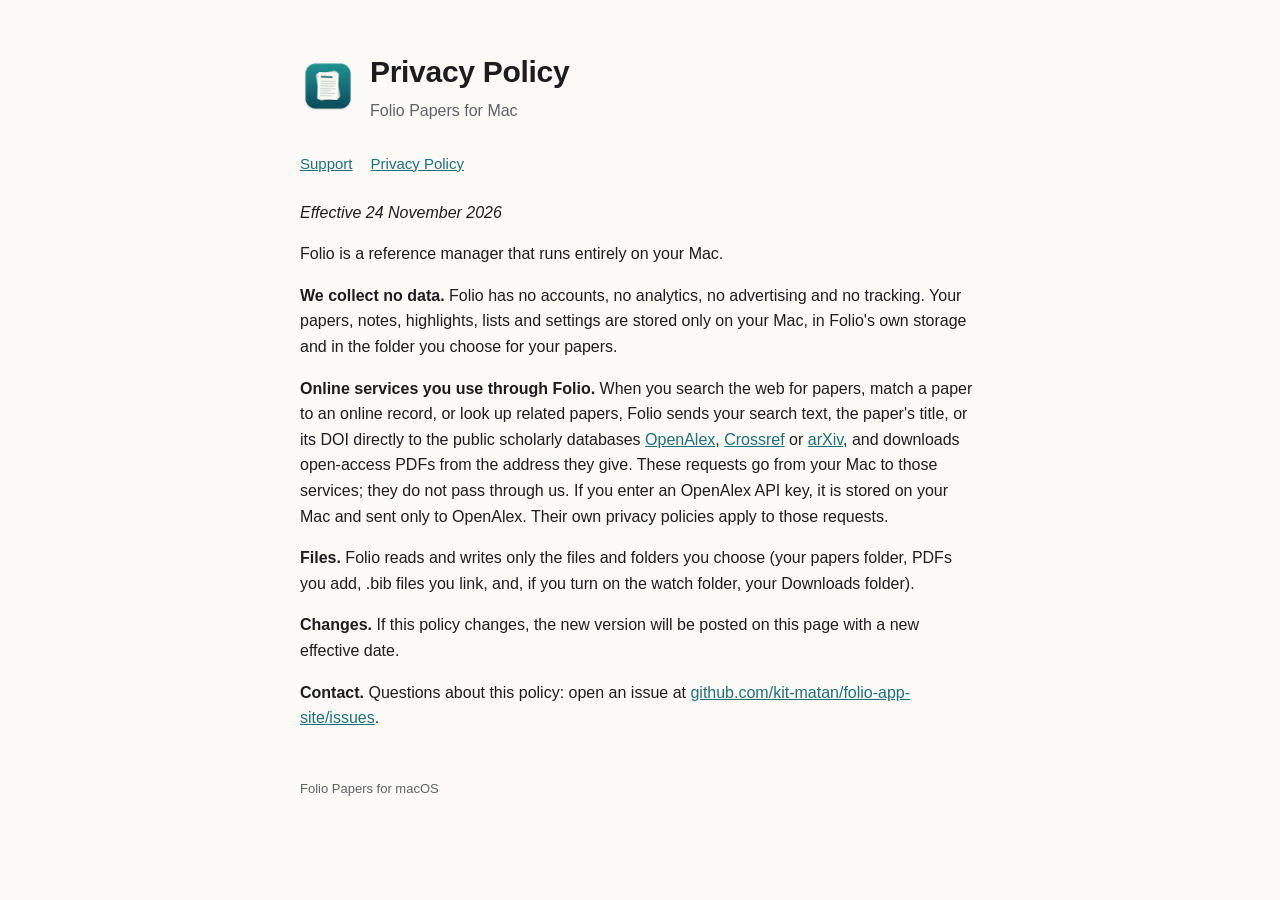
==== privacy/index.html @ 41f8e7f5 "Support page and privacy policy for Folio Papers Co-Authored-By: Claude Opus 5.5 <noreply@anthropic." ====
<!doctype html>
<html lang="en"><head><meta charset="utf-8"><meta name="viewport" content="width=device-width, initial-scale=1">
<title>Folio Papers – Privacy Policy</title><link rel="stylesheet" href="../style.css"><link rel="icon" href="../icon.png"></head>
<body><main>
<header><img src="../icon.png" alt=""><div><h1>Privacy Policy</h1><p class="sub">Folio Papers for Mac</p></div></header>
<nav><a href="../">Support</a><a href="./">Privacy Policy</a></nav>
<p><i>Effective 24 November 2026</i></p>
<p>Folio is a reference manager that runs entirely on your Mac.</p>
<p><b>We collect no data.</b> Folio has no accounts, no analytics, no advertising and no tracking. Your papers, notes, highlights, lists and settings are stored only on your Mac, in Folio's own storage and in the folder you choose for your papers.</p>
<p><b>Online services you use through Folio.</b> When you search the web for papers, match a paper to an online record, or look up related papers, Folio sends your search text, the paper's title, or its DOI directly to the public scholarly databases <a href="https://openalex.org">OpenAlex</a>, <a href="https://www.crossref.org">Crossref</a> or <a href="https://arxiv.org">arXiv</a>, and downloads open-access PDFs from the address they give. These requests go from your Mac to those services; they do not pass through us. If you enter an OpenAlex API key, it is stored on your Mac and sent only to OpenAlex. Their own privacy policies apply to those requests.</p>
<p><b>Files.</b> Folio reads and writes only the files and folders you choose (your papers folder, PDFs you add, .bib files you link, and, if you turn on the watch folder, your Downloads folder).</p>
<p><b>Changes.</b> If this policy changes, the new version will be posted on this page with a new effective date.</p>
<p><b>Contact.</b> Questions about this policy: open an issue at <a href="https://github.com/kit-matan/folio-app-site/issues">github.com/kit-matan/folio-app-site/issues</a>.</p>
<footer>Folio Papers for macOS</footer>
</main></body></html>
---- style.css ----
:root { --bg:#fbfaf7; --fg:#1d1d1f; --muted:#5f6368; --accent:#1f6f78; --card:#ffffff; --line:#e6e2da; }
@media (prefers-color-scheme: dark) { :root { --bg:#161718; --fg:#ececec; --muted:#a3a7ad; --accent:#5fb3bb; --card:#1f2123; --line:#2e3134; } }
* { box-sizing: border-box; }
body { margin:0; background:var(--bg); color:var(--fg); font:16px/1.6 -apple-system, BlinkMacSystemFont, "Helvetica Neue", Arial, sans-serif; }
main { max-width: 720px; margin: 0 auto; padding: 48px 20px 64px; }
header { display:flex; align-items:center; gap:14px; margin-bottom: 28px; }
header img { width:56px; height:56px; border-radius:12px; }
h1 { font-size: 30px; margin: 0; letter-spacing: -0.01em; }
.sub { color: var(--muted); margin: 2px 0 0; }
h2 { font-size: 19px; margin: 32px 0 8px; }
p, li { color: var(--fg); }
a { color: var(--accent); }
.card { background: var(--card); border: 1px solid var(--line); border-radius: 14px; padding: 18px 20px; margin: 18px 0; }
nav { display:flex; gap:18px; margin: 4px 0 24px; font-size: 15px; }
footer { margin-top: 48px; color: var(--muted); font-size: 13px; }
.muted { color: var(--muted); }
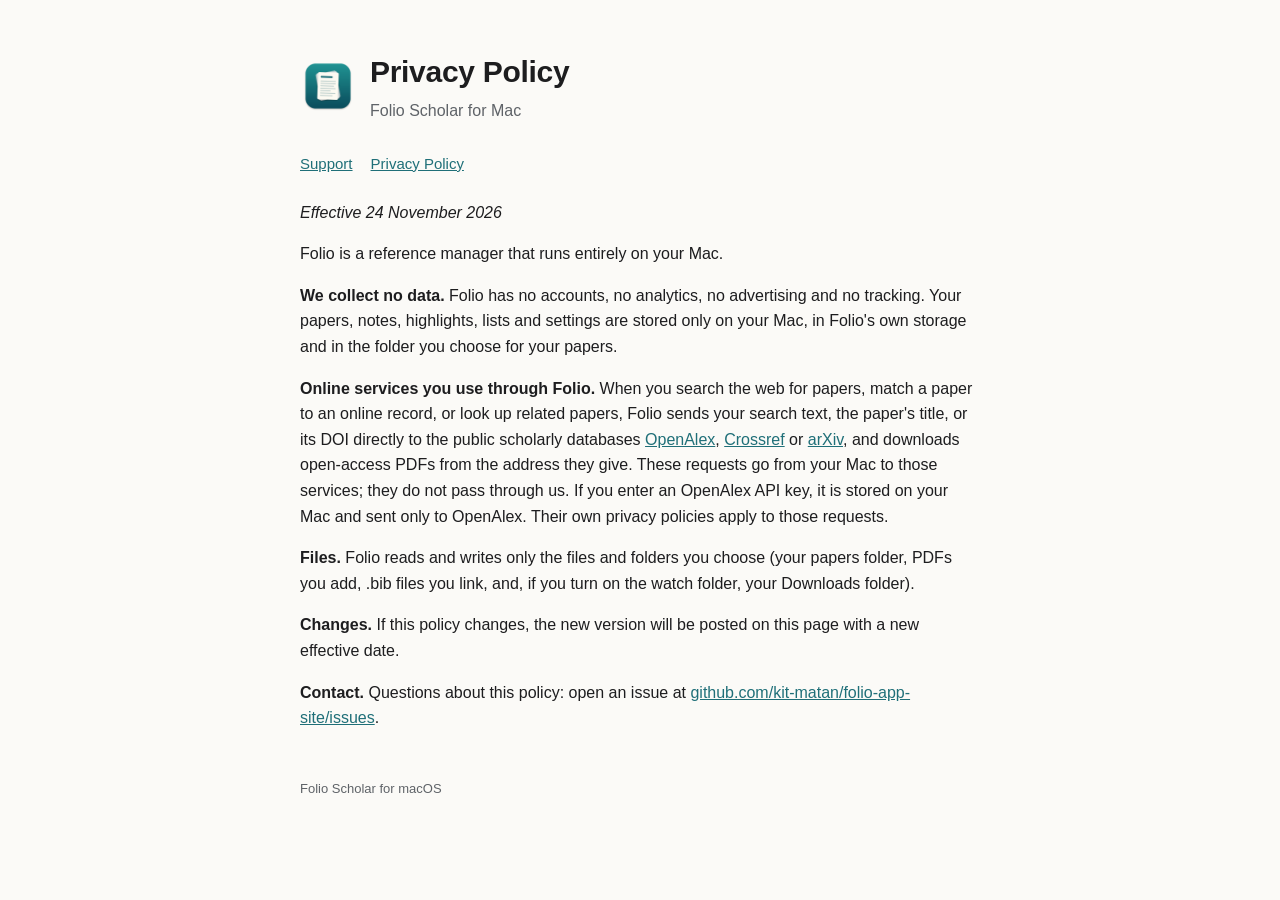
==== commit 2257f0ca: "Rename to Folio Scholar Co-Authored-By: Claude Opus 5.5 <noreply@anthropic.com>" ====
--- a/privacy/index.html
+++ b/privacy/index.html
@@ -1,8 +1,8 @@
 <!doctype html>
 <html lang="en"><head><meta charset="utf-8"><meta name="viewport" content="width=device-width, initial-scale=1">
-<title>Folio Papers – Privacy Policy</title><link rel="stylesheet" href="../style.css"><link rel="icon" href="../icon.png"></head>
+<title>Folio Scholar – Privacy Policy</title><link rel="stylesheet" href="../style.css"><link rel="icon" href="../icon.png"></head>
 <body><main>
-<header><img src="../icon.png" alt=""><div><h1>Privacy Policy</h1><p class="sub">Folio Papers for Mac</p></div></header>
+<header><img src="../icon.png" alt=""><div><h1>Privacy Policy</h1><p class="sub">Folio Scholar for Mac</p></div></header>
 <nav><a href="../">Support</a><a href="./">Privacy Policy</a></nav>
 <p><i>Effective 24 November 2026</i></p>
 <p>Folio is a reference manager that runs entirely on your Mac.</p>
@@ -11,5 +11,5 @@
 <p><b>Files.</b> Folio reads and writes only the files and folders you choose (your papers folder, PDFs you add, .bib files you link, and, if you turn on the watch folder, your Downloads folder).</p>
 <p><b>Changes.</b> If this policy changes, the new version will be posted on this page with a new effective date.</p>
 <p><b>Contact.</b> Questions about this policy: open an issue at <a href="https://github.com/kit-matan/folio-app-site/issues">github.com/kit-matan/folio-app-site/issues</a>.</p>
-<footer>Folio Papers for macOS</footer>
+<footer>Folio Scholar for macOS</footer>
 </main></body></html>
